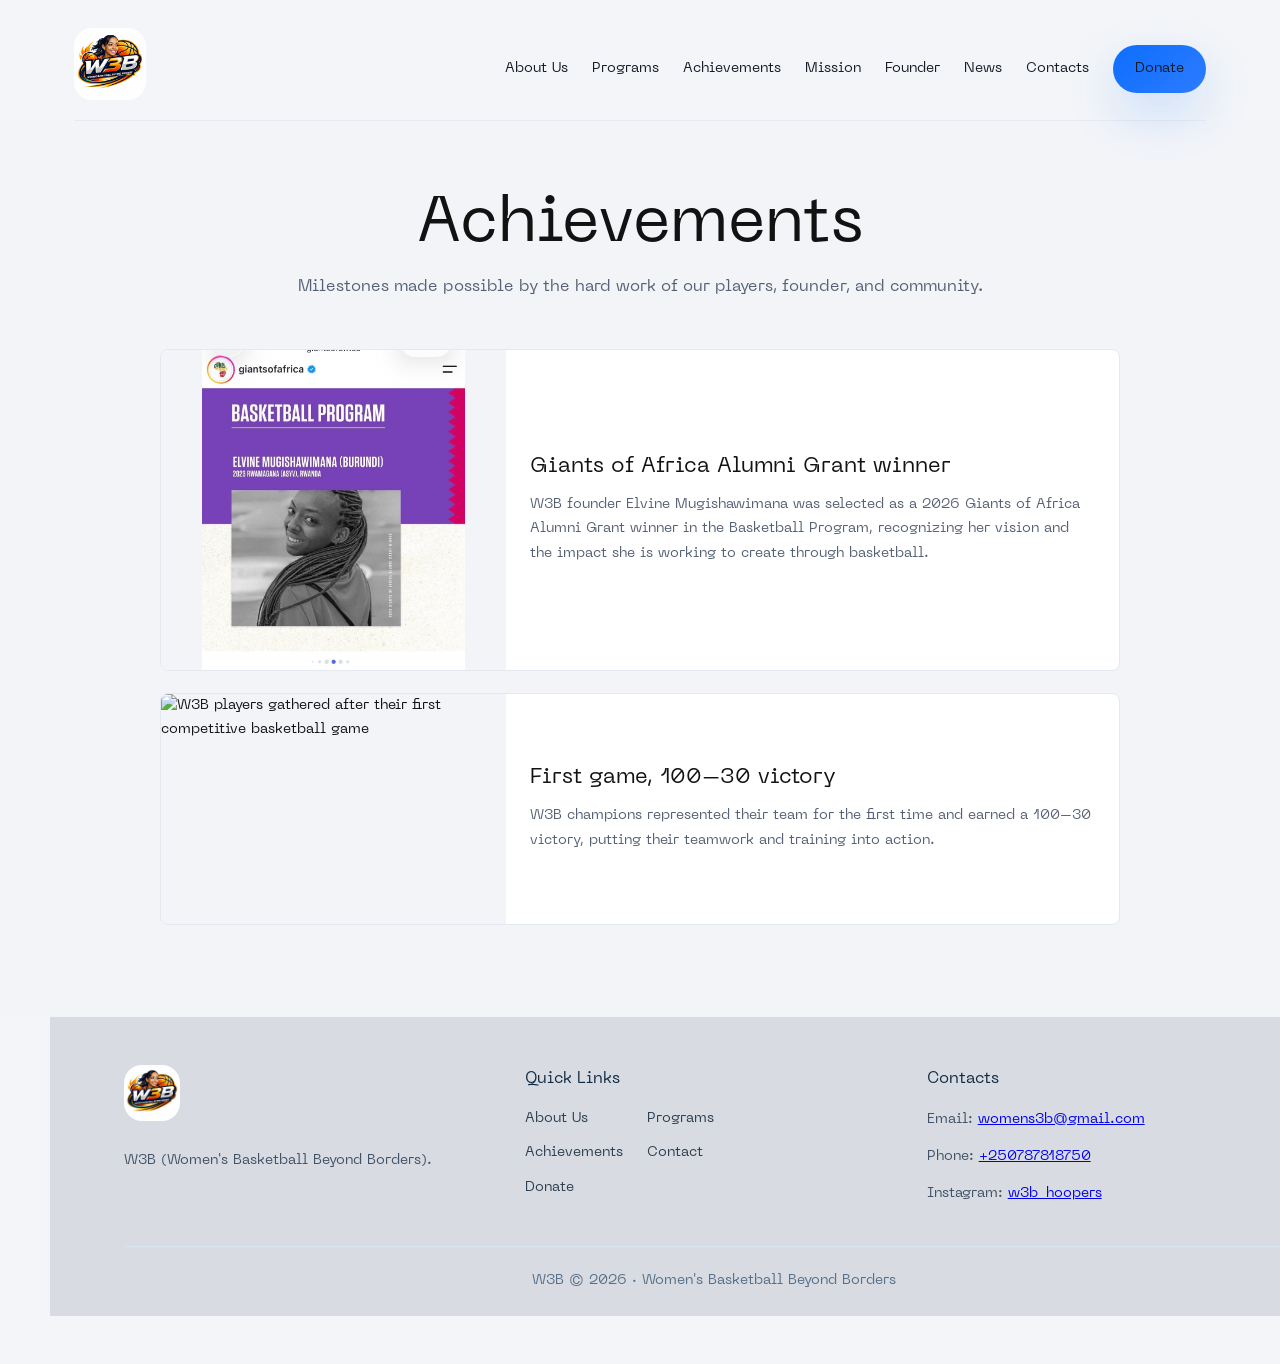
==== achievements.html @ 1bcb25b9 "Changes" ====
<!DOCTYPE html>
<html lang="en">
  <head>
    <meta charset="UTF-8" />
    <meta name="viewport" content="width=device-width, initial-scale=1.0" />
    <title>Achievements | W3B</title>
    <link rel="stylesheet" href="styles.css" />
  </head>
  <body>
    <div class="page-shell">
      <header class="site-header">
        <div class="brand">
          <a href="index.html"><img src="logo.png" alt="W3B logo" class="brand-logo" /></a>
        </div>
        <nav class="site-nav">
          <a href="index.html#history">About Us</a>
          <a href="index.html#programs">Programs</a>
          <a href="index.html#achievements">Achievements</a>
          <a href="index.html#mission">Mission</a>
          <a href="index.html#founder">Founder</a>
          <a href="news.html">News</a>
          <a href="index.html#contact">Contacts</a>
          <a class="donate-link" href="donate.html">Donate</a>
        </nav>
      </header>

      <main>
        <section class="achievement-page section">
          <div class="achievement-page-container">
            <header class="achievement-page-header">
              <h1>Achievements</h1>
              <p>Milestones made possible by the hard work of our players, founder, and community.</p>
            </header>

            <div class="achievement-list">
              <article class="achievement-detail-card">
                <img src="ach.jpeg?v=20261028-2" alt="Giants of Africa post recognizing Elvine Mugishawimana as a 2026 Alumni Grant winner" class="achievement-detail-image" />
                <div class="achievement-detail-copy">
                  <h2>Giants of Africa Alumni Grant winner</h2>
                  <p>W3B founder Elvine Mugishawimana was selected as a 2026 Giants of Africa Alumni Grant winner in the Basketball Program, recognizing her vision and the impact she is working to create through basketball.</p>
                </div>
              </article>
              <article class="achievement-detail-card">
                <img src="news-team-photo.png" alt="W3B players gathered after their first competitive basketball game" class="achievement-detail-image" />
                <div class="achievement-detail-copy">
                  <h2>First game, 100–30 victory</h2>
                  <p>W3B champions represented their team for the first time and earned a 100–30 victory, putting their teamwork and training into action.</p>
                </div>
              </article>
            </div>
          </div>
        </section>
      </main>

      <footer class="footer">
        <div class="footer-inner">
          <div class="footer-col">
            <a href="index.html"><img src="logo.png" alt="W3B logo" class="footer-logo" /></a>
            <p>W3B (Women's Basketball Beyond Borders).</p>
          </div>
          <div class="footer-col">
            <h3>Quick Links</h3>
            <nav class="footer-links">
              <a href="index.html#history">About Us</a>
              <a href="index.html#programs">Programs</a>
              <a href="index.html#achievements">Achievements</a>
              <a href="index.html#contact">Contact</a>
              <a href="donate.html">Donate</a>
            </nav>
          </div>
          <div class="footer-col">
            <h3>Contacts</h3>
            <p>Email: <a href="mailto:womens3b@gmail.com">womens3b@gmail.com</a></p>
            <p>Phone: <a href="tel:+250787818750">+250787818750</a></p>
            <p>Instagram: <a href="https://www.instagram.com/w3b_hoopers/" target="_blank" rel="noopener noreferrer">w3b_hoopers</a></p>
          </div>
        </div>
        <p class="footer-note">W3B © 2026 · Women's Basketball Beyond Borders</p>
      </footer>
    </div>
  </body>
</html>
---- styles.css ----
@font-face {
  font-family: "Neue Machina";
  src: url("fonts/Neue Machina Regular 400.otf") format("opentype");
  font-weight: 400 800;
  font-style: normal;
  font-display: swap;
}

:root {
  color-scheme: light;
  font-family: "Neue Machina", Inter, "Helvetica Neue", Arial, sans-serif;
  background-color: #f3f5f8;
  color: #121212;
  line-height: 1.75;
}

* {
  box-sizing: border-box;
}

html,
body {
  margin: 0;
  min-height: 100%;
}

body {
  background: #f3f5f8;
  font-size: 0.875rem;
}

h1,
h2,
h3,
h4,
h5,
h6 {
  margin-bottom: 1rem;
}

p {
  margin-bottom: 1.35rem;
}

p,
.site-nav a,
.donate-link,
.btn,
.eyebrow,
.section-intro p,
.vision-block p,
.card p,
.story-card p,
.news-overview .news-meta,
.news-page-header p,
.news-filters a,
.news-status,
.news-empty,
.news-card-category,
.news-card-excerpt,
.news-card time,
.footer,
.footer a,
label,
input,
select,
textarea,
button {
  font-size: 0.875rem;
}

.page-shell {
  max-width: 1180px;
  margin: 0 auto;
  padding: 0 24px 48px;
}

.site-header {
  display: flex;
  justify-content: space-between;
  align-items: center;
  gap: 24px;
  padding: 28px 0 10px;
  position: sticky;
  top: 0;
  background: rgba(243, 245, 248, 0.96);
  backdrop-filter: blur(16px);
  z-index: 20;
  border-bottom: 1px solid #e6ebf1;
}

.brand {
  display: flex;
  align-items: center;
}

.brand-logo {
  width: 72px;
  height: auto;
  border-radius: 18px;
}

.site-nav {
  display: flex;
  gap: 24px;
  flex-wrap: wrap;
  align-items: center;
}

.site-nav a {
  color: #141a26;
  text-decoration: none;
  font-weight: 600;
  font-size: 0.94rem;
}

.site-nav a:hover {
  color: #1158d1;
}

.donate-link {
  display: inline-flex;
  align-items: center;
  justify-content: center;
  padding: 12px 22px;
  border-radius: 999px;
  background: linear-gradient(135deg, #0d6efd 0%, #2c7cff 100%);
  color: #ffffff;
  font-weight: 700;
  box-shadow: 0 20px 50px rgba(13, 110, 253, 0.18);
}

.hero {
  position: relative;
  display: flex;
  align-items: center;
  padding: 90px 0 80px;
  min-height: 700px;
  width: 100vw;
  max-width: 100vw;
  left: 50%;
  transform: translateX(-50%);
  background-image: linear-gradient(180deg, rgba(2, 14, 40, 0.52), rgba(13, 68, 176, 0.24)), url("hero.png");
  background-size: cover;
  background-position: center;
  color: #ffffff;
  overflow: hidden;
}

.hero::before {
  content: "";
  position: absolute;
  inset: 0;
  background: linear-gradient(180deg, rgba(1, 10, 29, 0.34), rgba(2, 21, 51, 0.28));
  pointer-events: none;
}

.hero-copy {
  max-width: none;
  width: 100%;
  padding: 0 24px;
  z-index: 1;
}

.eyebrow {
  margin: 0 0 12px;
  color: rgba(255, 255, 255, 0.85);
  letter-spacing: 0.24em;
  text-transform: uppercase;
  font-size: 0.82rem;
  font-weight: 700;
}

.hero h1 {
  margin: 0 0 48px;
  font-size: clamp(3rem, 4vw, 4.8rem);
  line-height: 0.95;
  color: #ffffff;
  text-shadow: 0 24px 40px rgba(0, 0, 0, 0.35);
}

/* Make hero heading more balanced on small screens */
@media (max-width: 640px) {
  .hero h1 {
    font-size: clamp(1.8rem, 6vw, 2.6rem);
    margin-bottom: 28px;
  }
  .hero p {
    font-size: 0.95rem;
  }
  .hero-actions {
    flex-direction: column;
    gap: 12px;
    margin-top: 36px;
    align-items: stretch;
  }
  .hero-actions .btn {
    width: 100%;
    min-width: unset;
    padding: 16px 20px;
    font-size: 1rem;
  }
}

.hero p {
  margin: 0 0 36px;
  max-width: 680px;
  color: rgba(255, 255, 255, 0.92);
  font-size: 0.98rem;
  text-shadow: 0 10px 24px rgba(0, 0, 0, 0.18);
}

.donate-hero {
  position: relative;
  display: block;
  padding: 80px 24px;
  min-height: auto;
  width: auto;
  max-width: 1180px;
  left: auto;
  transform: none;
  background: #ffffff;
  color: #0f172a;
  box-shadow: none;
}

.donate-hero::before {
  background: none;
}

.donate-hero .hero-copy {
  max-width: 760px;
  padding: 0;
}

.donate-hero .eyebrow {
  color: #0d6efd;
}

.donate-hero h1 {
  color: #0f172a;
  text-shadow: none;
  font-size: clamp(3rem, 4vw, 4.8rem);
}

.donate-hero p {
  color: #334155;
  text-shadow: none;
  margin-top: 20px;
}

.donate-grid {
  display: grid;
  grid-template-columns: 1.05fr 0.95fr;
  gap: 32px;
  margin-top: 32px;
  align-items: start;
}

.donate-image {
  width: 100%;
  border-radius: 0;
  box-shadow: 0 30px 70px rgba(15, 23, 42, 0.12);
}

.donate-highlight {
  margin-top: 24px;
  padding: 24px;
  background: #f8fbff;
  border: 1px solid #d9e4ef;
  border-radius: 24px;
}

.donate-highlight h2 {
  margin: 0 0 14px;
  font-size: 1.25rem;
}

@media (max-width: 1040px) {
  .donate-grid {
    grid-template-columns: 1fr;
  }
}

.hero-actions {
  display: flex;
  gap: 16px;
  margin-top: 90px;
  flex-wrap: wrap;
}

.btn {
  display: inline-flex;
  align-items: center;
  justify-content: center;
  min-width: 160px;
  padding: 16px 26px;
  border-radius: 999px;
  text-decoration: none;
  font-weight: 700;
  transition: all 0.24s ease;
}

.btn:hover {
  transform: translateY(-2px);
}

.btn-primary {
  background: linear-gradient(135deg, #0d6efd 0%, #2c7cff 100%);
  color: #ffffff;
  box-shadow: 0 20px 40px rgba(13, 110, 253, 0.18);
}

.btn-secondary {
  background: #ffffff;
  color: #0f1d40;
  border: 1px solid #ccd7e8;
}


.stats {
  padding: 64px 0;
}

.stats h2 {
  margin: 0 0 28px;
  font-size: clamp(2.4rem, 3vw, 3.4rem);
  line-height: 1.05;
}

.metrics {
  display: grid;
  grid-template-columns: repeat(4, minmax(200px, 1fr));
  gap: 20px;
}

.metric-card {
  background: #ffffff;
  border: 1px solid #e6ebf1;
  border-radius: 26px;
  padding: 32px;
  box-shadow: 0 18px 40px rgba(15, 23, 42, 0.05);
}

.metric-card strong {
  display: block;
  font-size: 2.6rem;
  color: #111827;
  margin-bottom: 12px;
}

.metric-card span {
  color: #556074;
  font-size: 0.98rem;
  line-height: 1.7;
}

.section {
  padding: 72px 0;
}

.section.light {
  background: #ffffff;
  border-radius: 36px;
  padding: 64px 36px;
}

.programs-section {
  padding: 64px 36px;
  border-radius: 36px;
  margin-bottom: 24px;
  background: #eaf1ff;
}

.program-grid {
  grid-template-columns: repeat(2, minmax(0, 1fr));
}

.section-intro {
  max-width: 720px;
}

.news-overview .section-intro {
  text-align: center;
  margin-left: auto;
  margin-right: auto;
}

.news-overview .card-grid {
  display: grid;
  grid-template-columns: repeat(auto-fit, minmax(320px, 1fr));
  gap: 36px;
  justify-content: center;
  max-width: 960px;
  margin: 0 auto;
}

.news-overview .news-summary {
  background: transparent;
  border: none;
  padding: 0;
  box-shadow: none;
}

.news-overview .news-image {
  width: 100%;
  height: 260px;
  object-fit: cover;
  border-radius: 0;
  display: block;
  margin-bottom: 18px;
}

.news-overview .news-link {
  text-decoration: none;
  color: #111827;
}

.news-overview .news-link:hover {
  color: #0d6efd;
}

.news-overview .news-link h3 {
  margin: 0 0 10px;
  font-size: 1.25rem;
}

.news-overview .news-meta {
  margin: 0 0 12px;
  color: #556074;
  font-size: 0.95rem;
}

.achievements-section {
  padding: 64px 36px;
  border-radius: 36px;
  background: #ffffff;
}

.achievements-section .section-intro {
  max-width: 760px;
  margin: 0 auto 36px;
  text-align: center;
}

.achievements-section .eyebrow {
  margin-bottom: 10px;
  color: #0d6efd;
  font-size: 0.75rem;
  letter-spacing: 0.16em;
}

.achievements-section h2 {
  margin: 0 0 14px;
  font-size: clamp(2rem, 4vw, 3rem);
  line-height: 1.1;
}

.achievements-section .section-intro p:last-child {
  color: #556074;
}

.achievement-number {
  display: block;
  margin-bottom: 20px;
  color: #0d6efd;
  font-size: clamp(2.5rem, 4vw, 3.5rem);
  font-weight: 800;
  line-height: 1;
}

.achievement-feature-wrap {
  max-width: 900px;
  margin: 0 auto;
}

.achievement-feature-card {
  display: grid;
  grid-template-columns: minmax(260px, 0.72fr) minmax(0, 1.28fr);
  align-items: stretch;
  overflow: hidden;
  border: 1px solid #e1e7f0;
  border-radius: 8px;
  background: #ffffff;
  box-shadow: 0 24px 60px rgba(15, 23, 42, 0.08);
}

.achievement-feature-image {
  display: block;
  width: 100%;
  height: auto;
  grid-column: 1;
  grid-row: 1;
  align-self: center;
  object-fit: contain;
}

.achievement-feature-copy {
  display: flex;
  flex-direction: column;
  justify-content: center;
  gap: 12px;
  grid-column: 2;
  grid-row: 1;
  padding: 36px 42px;
}

.achievement-feature-copy h3 {
  margin: 0;
  font-size: clamp(1.45rem, 2.5vw, 2rem);
  line-height: 1.15;
}

.achievement-feature-copy p {
  margin: 0;
  color: #556074;
}

.achievement-feature-kicker {
  color: #0d6efd !important;
  font-size: 0.72rem;
  font-weight: 700;
  letter-spacing: 0.12em;
  line-height: 1.5;
  text-transform: uppercase;
}

.achievement-more-wrap {
  display: flex;
  justify-content: flex-end;
  margin-top: 24px;
}

.achievement-page {
  width: 100vw;
  max-width: 100vw;
  margin-left: 50%;
  padding: 72px 24px 92px;
  transform: translateX(-50%);
  background: #f2f4f8;
}

.achievement-page-container {
  max-width: 1120px;
  margin: 0 auto;
}

.achievement-page-header {
  max-width: 760px;
  margin: 0 auto 48px;
  text-align: center;
}

.achievement-page-header .eyebrow {
  margin: 0 0 14px;
  color: #0d6efd;
  font-size: 0.75rem;
  letter-spacing: 0.16em;
}

.achievement-page-header h1 {
  margin: 0 0 16px;
  font-size: clamp(2.6rem, 5vw, 4.5rem);
  line-height: 1;
}

.achievement-page-header > p:last-child {
  margin: 0;
  color: #556074;
  font-size: 1rem;
}

.achievement-list {
  display: grid;
  grid-template-columns: 1fr;
  gap: 22px;
  max-width: 960px;
  margin: 0 auto;
}

.achievement-detail-card {
  display: grid;
  grid-template-columns: minmax(220px, 0.72fr) 1.28fr;
  align-items: center;
  padding: 0;
  border: 1px solid #e4e8ef;
  border-radius: 8px;
  background: #ffffff;
  overflow: hidden;
}

.achievement-detail-image {
  display: block;
  width: 100%;
  height: 100%;
  min-height: 230px;
  max-height: 320px;
  background: #f2f4f8;
  object-fit: contain;
  object-position: center;
}

.achievement-detail-copy {
  padding: 24px;
}

.achievement-detail-card h2 {
  margin: 0 0 12px;
  font-size: 1.35rem;
  line-height: 1.3;
}

.achievement-detail-card p:last-child {
  margin: 0;
  color: #556074;
}

@media (max-width: 760px) {
  .programs-section {
    padding: 48px 24px;
  }

  .program-grid {
    grid-template-columns: 1fr;
  }

  .achievements-section {
    padding: 48px 24px;
  }

  .achievement-feature-card {
    grid-template-columns: 1fr;
  }

  .achievement-feature-image {
    grid-column: 1;
    grid-row: 1;
    max-height: 420px;
    margin: 0 auto;
    object-fit: contain;
  }

  .achievement-feature-copy {
    grid-column: 1;
    grid-row: 2;
    padding: 28px;
  }

  .achievement-more-wrap {
    justify-content: center;
  }

  .achievement-list {
    grid-template-columns: 1fr;
  }

  .achievement-detail-card {
    grid-template-columns: 1fr;
  }

  .achievement-detail-image {
    height: 280px;
    min-height: 0;
    max-height: none;
  }
}

@media (max-width: 900px) {
  .news-overview .card-grid {
    grid-template-columns: 1fr;
  }
}

.news-page {
  width: 100vw;
  max-width: 100vw;
  margin-left: 50%;
  padding: 72px 24px 92px;
  transform: translateX(-50%);
  background: #eef2ec;
  font-family: "Neue Machina", Inter, "Helvetica Neue", Arial, sans-serif;
}

.news-container {
  max-width: 1180px;
  margin: 0 auto;
}

.news-page-header {
  max-width: 760px;
  margin: 0 auto 34px;
  text-align: center;
}

.news-page-header h1 {
  margin: 0 0 18px;
  color: #111827;
  font-size: clamp(3rem, 6vw, 5.25rem);
  line-height: 0.98;
  letter-spacing: 0;
}

.news-page-header p {
  margin: 0;
  color: #596174;
  font-size: 1.1rem;
  line-height: 1.75;
}

.news-filters {
  display: flex;
  justify-content: center;
  gap: 12px;
  flex-wrap: wrap;
  margin-bottom: 56px;
}

.news-filters a {
  display: inline-flex;
  align-items: center;
  min-height: 42px;
  padding: 10px 18px;
  border: 1px solid #cfd9cf;
  border-radius: 999px;
  color: #344233;
  background: rgba(255, 255, 255, 0.62);
  font-size: 0.92rem;
  font-weight: 700;
  text-decoration: none;
  transition: background 300ms ease, border-color 300ms ease, color 300ms ease;
}

.news-filters a:hover,
.news-filters a:focus-visible,
.news-filters .active {
  border-color: #477b4a;
  background: #477b4a;
  color: #ffffff;
}

.news-status,
.news-empty {
  margin: 0 auto 32px;
  max-width: 620px;
  color: #596174;
  text-align: center;
}

.news-masonry {
  display: grid;
  grid-template-columns: repeat(2, minmax(0, 1fr));
  gap: 40px;
  align-items: start;
}

.news-card {
  break-inside: avoid;
}

.news-card-link {
  display: flex;
  min-height: 100%;
  flex-direction: column;
  color: inherit;
  text-decoration: none;
  transition: transform 300ms ease;
}

.news-card-link:hover,
.news-card-link:focus-visible {
  transform: translateY(-8px);
}

.news-card-image {
  display: block;
  width: 100%;
  aspect-ratio: 1.55;
  margin-bottom: 22px;
  overflow: hidden;
  background: #dde7dd;
}

.news-card-tall .news-card-image {
  aspect-ratio: 1.32;
}

.news-card-image img {
  display: block;
  width: 100%;
  height: 100%;
  border-radius: 0;
  object-fit: cover;
  transition: transform 300ms ease;
}

.news-card-link:hover img,
.news-card-link:focus-visible img {
  transform: scale(1.045);
}

.news-card-body {
  display: flex;
  flex-direction: column;
  gap: 13px;
}

.news-card-category {
  color: #477b4a;
  font-size: 0.78rem;
  font-weight: 800;
  letter-spacing: 0.08em;
  text-transform: uppercase;
}

.news-card h2 {
  margin: 0;
  color: #141a26;
  font-size: clamp(1.55rem, 2.2vw, 2.05rem);
  font-weight: 800;
  line-height: 1.16;
  transition: color 300ms ease;
}

.news-card-link:hover h2,
.news-card-link:focus-visible h2 {
  color: #477b4a;
}

.news-card-excerpt {
  display: block;
  color: #596174;
  font-size: 1.05rem;
  line-height: 1.72;
}

.news-card time {
  display: block;
  margin-top: auto;
  color: #8a9388;
  font-size: 0.92rem;
  line-height: 1.4;
}

.story-detail {
  max-width: 1040px;
  margin: 0 auto;
}

.back-link {
  display: inline-flex;
  margin-bottom: 30px;
  color: #477b4a;
  font-weight: 800;
  text-decoration: none;
}

.back-link:hover,
.back-link:focus-visible {
  color: #0d6efd;
}

.story-detail-header {
  max-width: 820px;
  margin-bottom: 34px;
}

.story-detail-date {
  margin: 0 0 12px;
  color: #8a9388;
  font-weight: 700;
}

.story-detail-header h1 {
  margin: 0 0 20px;
  color: #111827;
  font-size: clamp(2.7rem, 5vw, 4.8rem);
  line-height: 1;
  letter-spacing: 0;
}

.story-detail-header p {
  margin: 0;
  max-width: 740px;
  color: #596174;
  line-height: 1.75;
}

.story-article {
  max-width: 820px;
  margin: 0 auto;
}

.story-article p {
  margin: 0 0 22px;
  color: #2f3a4a;
  line-height: 1.85;
}

.story-hero-image,
.story-gallery figure {
  margin: 0;
  overflow: hidden;
  background: #dde7dd;
}

.story-hero-image {
  max-width: 760px;
  aspect-ratio: 1.7;
  margin: 0 auto 54px;
}

.story-hero-image img,
.story-gallery img {
  display: block;
  width: 100%;
  height: 100%;
  object-fit: cover;
}

.story-gallery-intro {
  display: flex;
  justify-content: space-between;
  gap: 32px;
  align-items: end;
  margin-bottom: 24px;
}

.story-gallery-section {
  margin-top: 54px;
}

.story-gallery-intro h2 {
  margin: 0;
  color: #111827;
  font-size: clamp(2rem, 3vw, 3rem);
  line-height: 1;
}

.story-gallery-intro p {
  margin: 0;
  max-width: 520px;
  color: #596174;
  line-height: 1.7;
}

.story-video {
  max-width: 920px;
  margin: 0 auto;
  background: #000000;
}

.story-video video {
  display: block;
  width: 100%;
  max-height: 720px;
  background: #000000;
}

.story-gallery {
  display: grid;
  grid-template-columns: repeat(3, minmax(0, 1fr));
  gap: 18px;
}

.story-gallery figure {
  aspect-ratio: 1;
}

@media (max-width: 767px) {
  .news-masonry {
    grid-template-columns: 1fr;
  }

  .news-page {
    padding: 52px 20px 72px;
  }

  .news-page-header {
    margin-bottom: 28px;
    text-align: left;
  }

  .news-page-header h1 {
    font-size: clamp(2.5rem, 12vw, 3.6rem);
  }

  .news-filters {
    justify-content: flex-start;
    margin-bottom: 42px;
  }

  .story-detail-header h1 {
    font-size: clamp(2.35rem, 11vw, 3.4rem);
  }

  .story-hero-image {
    aspect-ratio: 1.2;
  }

  .story-gallery-intro {
    display: block;
  }

  .story-gallery-intro h2 {
    margin-bottom: 14px;
  }

  .story-gallery {
    grid-template-columns: repeat(2, minmax(0, 1fr));
  }
}

@media (max-width: 520px) {
  .story-gallery {
    grid-template-columns: 1fr;
  }
}

.section-intro h2 {
  margin: 0 0 18px;
  font-size: clamp(2rem, 2.6vw, 3rem);
  color: #000;
}

.section-intro p,
.vision-block h3,
.vision-block p,
.card h3,
.card p,
.story-card h3,
.story-card p {
  color: #000;
}

.section-intro p {
  margin: 0;
  font-size: 1rem;
  line-height: 1.8;
}

.vision-block {
  margin-top: 36px;
}

.vision-block h3 {
  margin: 0 0 18px;
  font-size: clamp(2rem, 2.6vw, 3rem);
}

.vision-block p {
  margin: 0;
  font-size: 1rem;
  line-height: 1.8;
}

.card-grid {
  display: grid;
  grid-template-columns: repeat(3, minmax(240px, 1fr));
  gap: 24px;
  margin-top: 36px;
}

.card,
.story-card {
  background: #ffffff;
  border: 1px solid #e6ebf1;
  border-radius: 28px;
  padding: 32px;
  box-shadow: 0 18px 40px rgba(15, 23, 42, 0.05);
}

.news-overview .card {
  min-height: 520px;
  display: flex;
  flex-direction: column;
  justify-content: space-between;
}

.news-overview .card-image {
  width: 100%;
  height: 220px;
  object-fit: cover;
  border-radius: 18px;
  display: block;
  margin-bottom: 20px;
}

.card h3,
.story-card h3 {
  margin-top: 0;
  font-size: 1.25rem;
}

.card p,
.story-card p {
  margin: 16px 0 0;
  color: #596174;
  line-height: 1.75;
}

.section.story {
  display: grid;
  grid-template-columns: 1fr 1fr;
  gap: 36px;
  align-items: start;
  font-family: "Neue Machina", Inter, "Helvetica Neue", Arial, sans-serif;
}

.section.story p {
  font-size: 0.875rem;
}

.story-grid {
  display: grid;
  grid-template-columns: 1fr;
  gap: 24px;
}

.founder-image-wrapper {
  display: flex;
  align-items: center;
  justify-content: center;
}

.founder-image {
  width: 100%;
  max-width: 520px;
  border-radius: 0;
  box-shadow: 0 24px 50px rgba(15, 23, 42, 0.16);
  object-fit: cover;
}

.founder-video-section {
  padding-top: 0;
}

.founder-video-section video {
  display: block;
  width: 100%;
  max-width: 920px;
  max-height: 720px;
  margin: 0 auto;
  background: #000000;
}

.cta {
  background: #ffffff;
  border: 1px solid #e6ebf1;
  border-radius: 38px;
  padding: 56px 40px;
  display: grid;
  place-items: center;
  text-align: center;
  box-shadow: 0 20px 48px rgba(15, 23, 42, 0.06);
}

.cta h2 {
  margin: 0 0 18px;
  font-size: clamp(2.2rem, 3vw, 3rem);
}

.cta p {
  margin: 0 0 28px;
  color: #575f70;
  max-width: 680px;
  line-height: 1.8;
}

.footer-grid {
  display: grid;
  grid-template-columns: repeat(3, minmax(220px, 1fr));
  gap: 24px;
  margin-top: 32px;
  max-width: 1180px;
  margin-left: auto;
  margin-right: auto;
  padding-left: 24px;
  padding-right: 24px;
}

.footer {
  background: #d8dce2;
  width: calc(100vw + 48px);
  margin: 0 -24px;
  padding: 48px 24px 22px;
  color: #2c3e50;
}

.footer-inner {
  max-width: 1180px;
  margin: 0 auto;
  display: grid;
  grid-template-columns: repeat(3, minmax(220px, 1fr));
  gap: 24px;
  padding-bottom: 28px;
  border-bottom: 1px solid #d9e4ef;
}

.footer-logo {
  width: 56px;
  height: auto;
  border-radius: 18px;
  margin-bottom: 18px;
}

.footer-col h3 {
  margin-top: 0;
  margin-bottom: 14px;
  font-size: 1rem;
  color: #102a43;
}

.footer-col p {
  margin: 0 0 12px;
  color: #415165;
  line-height: 1.8;
  font-size: 0.96rem;
}

.footer-links {
  display: grid;
  grid-template-columns: repeat(2, minmax(0, max-content));
  gap: 10px 24px;
}

.footer-links a {
  color: #2c3e50;
  text-decoration: none;
  font-weight: 600;
}

@media (max-width: 720px) {
  .footer-links {
    grid-template-columns: 1fr;
  }
}

.footer-links a:hover {
  color: #0d6efd;
}

.footer-note {
  margin: 22px auto 0;
  text-align: center;
  font-size: 0.94rem;
  color: #556d86;
  max-width: 1180px;
}

.donate-panel {
  background: rgba(255, 255, 255, 0.95);
  border: 1px solid #d9e4ef;
  border-radius: 32px;
  padding: 32px;
  box-shadow: 0 28px 70px rgba(15, 23, 42, 0.08);
  margin-top: 32px;
}

.donate-panel h2 {
  margin-top: 0;
  margin-bottom: 18px;
  font-size: 1.5rem;
}

.pill-toggle {
  display: inline-flex;
  gap: 12px;
  margin-bottom: 24px;
  flex-wrap: wrap;
}

.pill {
  border: 1px solid #c1c9d7;
  border-radius: 999px;
  background: #ffffff;
  color: #324055;
  padding: 12px 22px;
  cursor: pointer;
  transition: all 0.2s ease;
}

.pill.selected,
.pill:hover {
  border-color: #0d6efd;
  color: #0d6efd;
  background: #eef4ff;
}

.amount-grid {
  display: grid;
  grid-template-columns: repeat(3, minmax(120px, 1fr));
  gap: 14px;
  margin-bottom: 24px;
}

.amount-button {
  border: 1px solid #c1c9d7;
  border-radius: 18px;
  background: #ffffff;
  color: #1d2939;
  padding: 18px 0;
  font-weight: 700;
  cursor: pointer;
  transition: all 0.2s ease;
}

.amount-button:hover,
.amount-button.selected {
  border-color: #0d6efd;
  background: #eef4ff;
}

.currency-row {
  display: flex;
  align-items: center;
  gap: 14px;
  flex-wrap: wrap;
  margin-bottom: 24px;
}

.currency-row label {
  font-weight: 700;
  color: #334155;
}

.currency-select {
  border: 1px solid #c1c9d7;
  border-radius: 16px;
  padding: 14px 18px;
  background: #ffffff;
  color: #102a43;
  min-width: 140px;
  cursor: pointer;
}

.donation-summary {
  background: #f7fbff;
  border: 1px solid #d9e4ef;
  border-radius: 22px;
  padding: 20px 22px;
  margin-bottom: 24px;
}

.summary-label {
  margin: 0 0 8px;
  font-weight: 700;
  color: #334155;
}

.summary-value {
  font-size: 1.5rem;
  font-weight: 700;
  color: #102a43;
  display: flex;
  align-items: baseline;
  gap: 8px;
}

.summary-convert {
  margin: 10px 0 0;
  color: #556074;
  font-size: 0.95rem;
}

.custom-amount {
  display: grid;
  gap: 10px;
  margin-bottom: 26px;
}

.custom-amount label {
  font-weight: 600;
  color: #334155;
}

.custom-amount input {
  width: 100%;
  border: 1px solid #c1c9d7;
  border-radius: 16px;
  padding: 16px 18px;
  font-size: 1rem;
  color: #102a43;
}

.donate-notice {
  padding: 18px 20px;
  background: #f8fbff;
  border-radius: 18px;
  border: 1px solid #d9e4ef;
  margin-bottom: 28px;
  color: #334155;
}

.donate-section {
  background: #ffffff;
  border-radius: 36px;
  padding: 56px 36px;
  margin-top: 48px;
}

.faq-grid {
  display: grid;
  grid-template-columns: repeat(2, minmax(260px, 1fr));
  gap: 22px;
  margin-top: 32px;
}

.faq-item {
  background: #ffffff;
  border: 1px solid #d9e4ef;
  border-radius: 0;
  padding: 28px;
}

.faq-question {
  margin: 0 0 14px;
  font-size: 1.05rem;
  color: #102a43;
}

.faq-answer {
  margin: 0;
  color: #475569;
  line-height: 1.75;
}

@media (max-width: 1040px) {
  .hero {
    grid-template-columns: 1fr;
  }

  .metrics {
    grid-template-columns: repeat(2, minmax(200px, 1fr));
  }

  .section.story {
    grid-template-columns: 1fr;
  }
}

@media (max-width: 720px) {
  .page-shell {
    padding: 0 18px 32px;
  }

  .site-header {
    flex-direction: column;
    align-items: flex-start;
  }

  .site-nav {
    width: 100%;
    justify-content: flex-start;
    gap: 16px;
  }

  .hero h1 {
    font-size: 3rem;
  }

  .hero-actions {
    flex-direction: column;
    align-items: stretch;
  }

  .hero-visual {
    justify-content: center;
  }

  .metrics,
  .card-grid,
  .footer-grid {
    grid-template-columns: 1fr;
  }
}
.checkout-shell {
  padding-top: 14px;
}

.checkout-card {
  background: #ffffff;
  border: 1px solid #e6ebf1;
  border-radius: 0;
  padding: 32px;
  max-width: 900px;
  margin: 24px auto 48px;
  box-shadow: 0 30px 80px rgba(15, 23, 42, 0.08);
}

.checkout-summary-top {
  display: flex;
  justify-content: space-between;
  align-items: center;
  gap: 20px;
  padding-bottom: 18px;
  margin-bottom: 24px;
  border-bottom: 1px solid #d9e4ef;
}

.summary-caption {
  color: #334155;
  font-weight: 700;
  text-transform: uppercase;
  font-size: 0.9rem;
}

.summary-total {
  font-size: 1.1rem;
  font-weight: 700;
  color: #102a43;
}

.step-indicator {
  display: flex;
  gap: 14px;
  margin-bottom: 28px;
  flex-wrap: wrap;
}

.step {
  flex: 1;
  min-width: 130px;
  padding: 18px 16px;
  background: #f8fbff;
  border: 1px solid #d9e4ef;
  border-radius: 0;
  color: #64748b;
  display: flex;
  align-items: center;
  gap: 12px;
}

.step.active {
  background: #ffffff;
  border-color: #0d6efd;
  color: #102a43;
  box-shadow: 0 18px 40px rgba(13, 110, 253, 0.12);
}

.step span {
  width: 34px;
  height: 34px;
  border-radius: 0;
  display: grid;
  place-items: center;
  background: #0d6efd;
  color: #ffffff;
  font-weight: 700;
}

.step p {
  margin: 0;
  font-size: 0.95rem;
}

.payment-card {
  background: #ffffff;
  border: 1px solid #d9e4ef;
  border-radius: 0;
  padding: 28px;
  box-shadow: 0 20px 50px rgba(15, 23, 42, 0.06);
}

.payment-header {
  display: flex;
  justify-content: space-between;
  gap: 18px;
  align-items: center;
  margin-bottom: 24px;
  flex-wrap: wrap;
}

.payment-header .card-icons {
  color: #64748b;
  font-weight: 700;
}

.radio-option {
  display: flex;
  gap: 14px;
  align-items: flex-start;
  border: 1px solid #d9e4ef;
  border-radius: 0;
  padding: 18px 18px;
  cursor: pointer;
  transition: border-color 0.2s ease, background 0.2s ease;
}

.radio-option.selected {
  border-color: #0d6efd;
  background: #eef4ff;
}

.radio-circle {
  width: 18px;
  height: 18px;
  border-radius: 0;
  border: 2px solid #0d6efd;
  margin-top: 6px;
  background: transparent;
  transition: background 0.2s ease, transform 0.2s ease;
}

.radio-option.selected .radio-circle {
  background: #0d6efd;
  transform: scale(0.95);
}

.radio-option strong {
  display: block;
  margin-bottom: 6px;
}

.radio-caption {
  margin: 0;
  color: #64748b;
  font-size: 0.95rem;
}

.field-grid {
  display: grid;
  gap: 18px;
  margin-bottom: 24px;
}

.field-grid label {
  font-size: 0.95rem;
  color: #334155;
  margin-bottom: 10px;
}

.input-control {
  width: 100%;
  border: 1px solid #c1c9d7;
  border-radius: 0;
  padding: 16px 18px;
  font-size: 1rem;
  color: #102a43;
  background: #ffffff;
}

.checkout-footer {
  display: flex;
  justify-content: space-between;
  align-items: center;
  gap: 20px;
  margin-top: 24px;
  padding: 24px;
  background: #f8fbff;
  border: 1px solid #d9e4ef;
  border-radius: 0;
}

.checkout-note {
  max-width: 620px;
}

.checkout-note strong {
  display: block;
  margin-bottom: 8px;
  font-weight: 700;
  color: #102a43;
}

.checkout-note p {
  margin: 0;
  color: #64748b;
  line-height: 1.7;
}

.btn-wide {
  min-width: 220px;
  padding: 18px 26px;
}

.checkout-info,
.checkout-secure {
  margin: 22px 0 0;
  color: #475569;
  text-align: center;
  font-size: 0.95rem;
}

.checkout-secure {
  font-weight: 700;
}

@media (max-width: 900px) {
  .checkout-card {
    padding: 24px;
  }

  .checkout-footer {
    flex-direction: column;
    align-items: stretch;
  }
}
.payment-header button.radio-option {
  all: unset;
  display: flex;
  width: 100%;
  text-align: left;
  justify-content: flex-start;
}

.paypal-panel {
  background: #f8fbff;
  border: 1px solid #d9e4ef;
  border-radius: 0;
  padding: 20px;
  margin-bottom: 24px;
}

.hidden {
  display: none !important;
}

.error-text {
  color: #b91c1c;
  font-size: 0.92rem;
  min-height: 1.25rem;
  display: block;
  margin-top: 6px;
}

p,
.site-nav a,
.donate-link,
.btn,
.eyebrow,
.hero p,
.hero-actions .btn,
.section-intro p,
.vision-block p,
.card p,
.story-card p,
.section.story p,
.news-overview .news-meta,
.news-page-header p,
.news-filters a,
.news-status,
.news-empty,
.news-card-category,
.news-card-excerpt,
.news-card time,
.footer,
.footer a,
.footer-col p,
.footer-note,
.summary-caption,
.summary-value,
.summary-convert,
.radio-caption,
.checkout-info,
.checkout-secure,
.error-text,
label,
input,
select,
textarea,
button {
  font-size: 0.875rem;
}
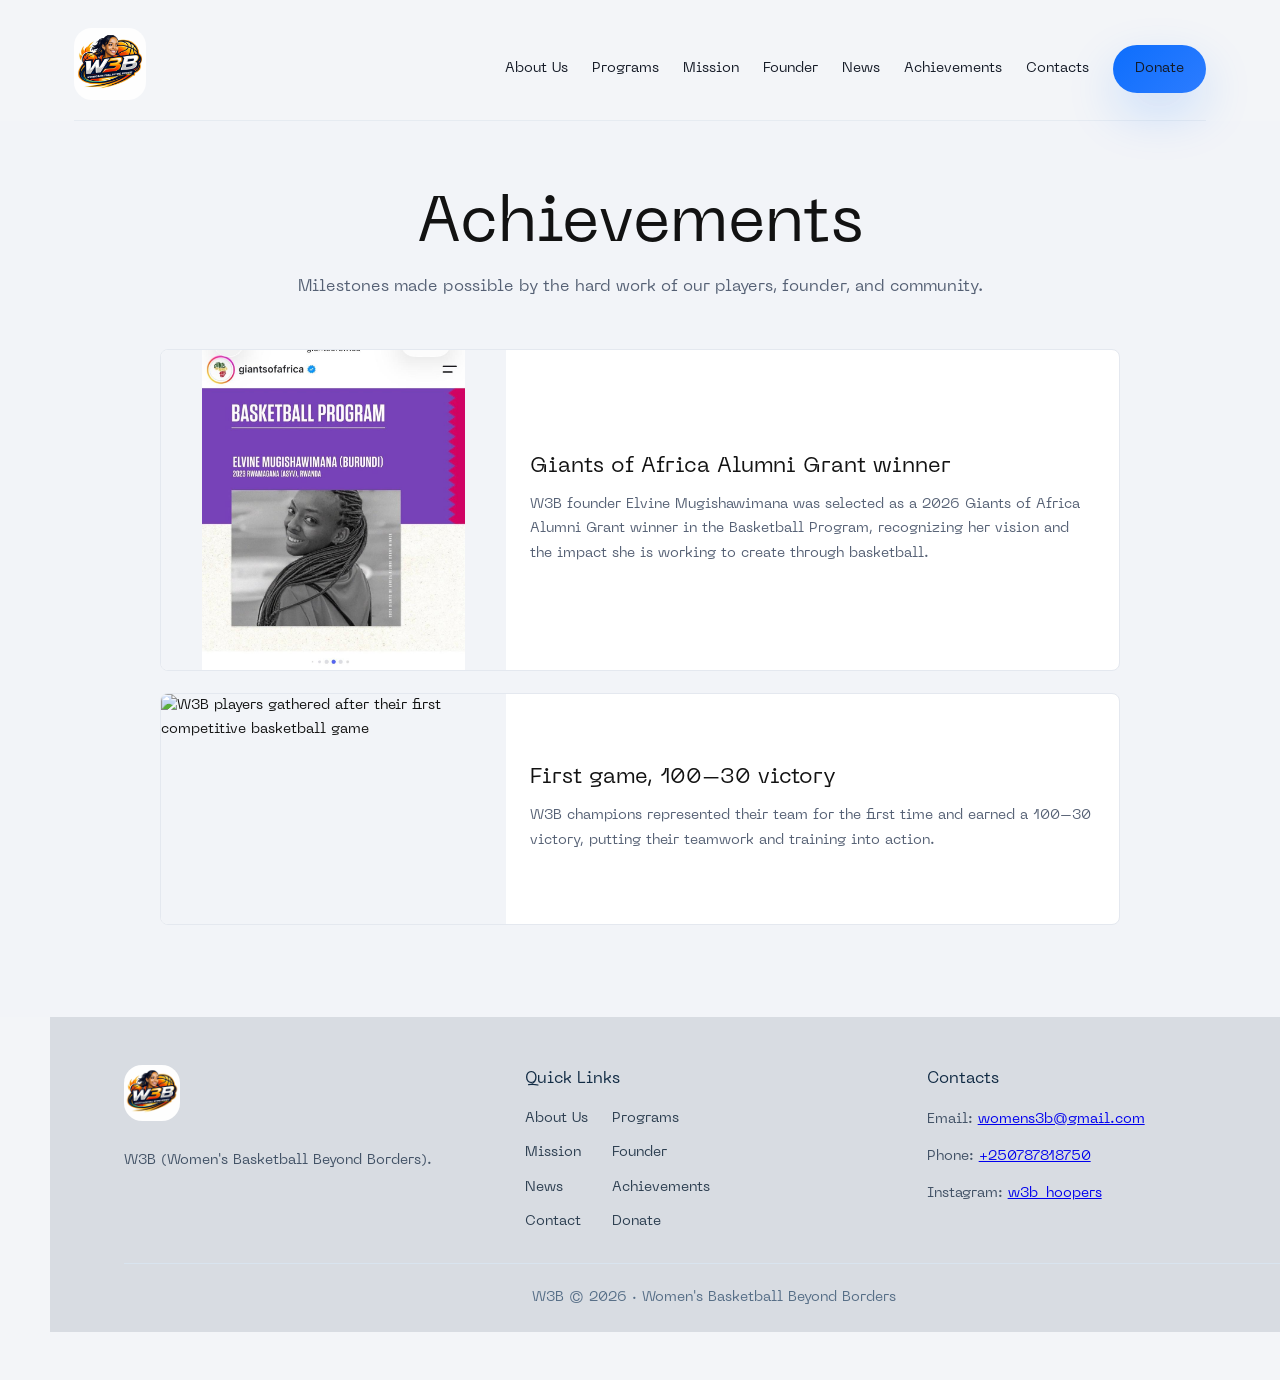
==== commit 909eb317: "Changes" ====
--- a/achievements.html
+++ b/achievements.html
@@ -4,7 +4,7 @@
     <meta charset="UTF-8" />
     <meta name="viewport" content="width=device-width, initial-scale=1.0" />
     <title>Achievements | W3B</title>
-    <link rel="stylesheet" href="styles.css" />
+    <link rel="stylesheet" href="styles.css?v=20261028-3" />
   </head>
   <body>
     <div class="page-shell">
@@ -15,10 +15,10 @@
         <nav class="site-nav">
           <a href="index.html#history">About Us</a>
           <a href="index.html#programs">Programs</a>
-          <a href="index.html#achievements">Achievements</a>
           <a href="index.html#mission">Mission</a>
           <a href="index.html#founder">Founder</a>
           <a href="news.html">News</a>
+          <a href="index.html#achievements">Achievements</a>
           <a href="index.html#contact">Contacts</a>
           <a class="donate-link" href="donate.html">Donate</a>
         </nav>
@@ -63,6 +63,9 @@
             <nav class="footer-links">
               <a href="index.html#history">About Us</a>
               <a href="index.html#programs">Programs</a>
+              <a href="index.html#mission">Mission</a>
+              <a href="index.html#founder">Founder</a>
+              <a href="news.html">News</a>
               <a href="index.html#achievements">Achievements</a>
               <a href="index.html#contact">Contact</a>
               <a href="donate.html">Donate</a>
